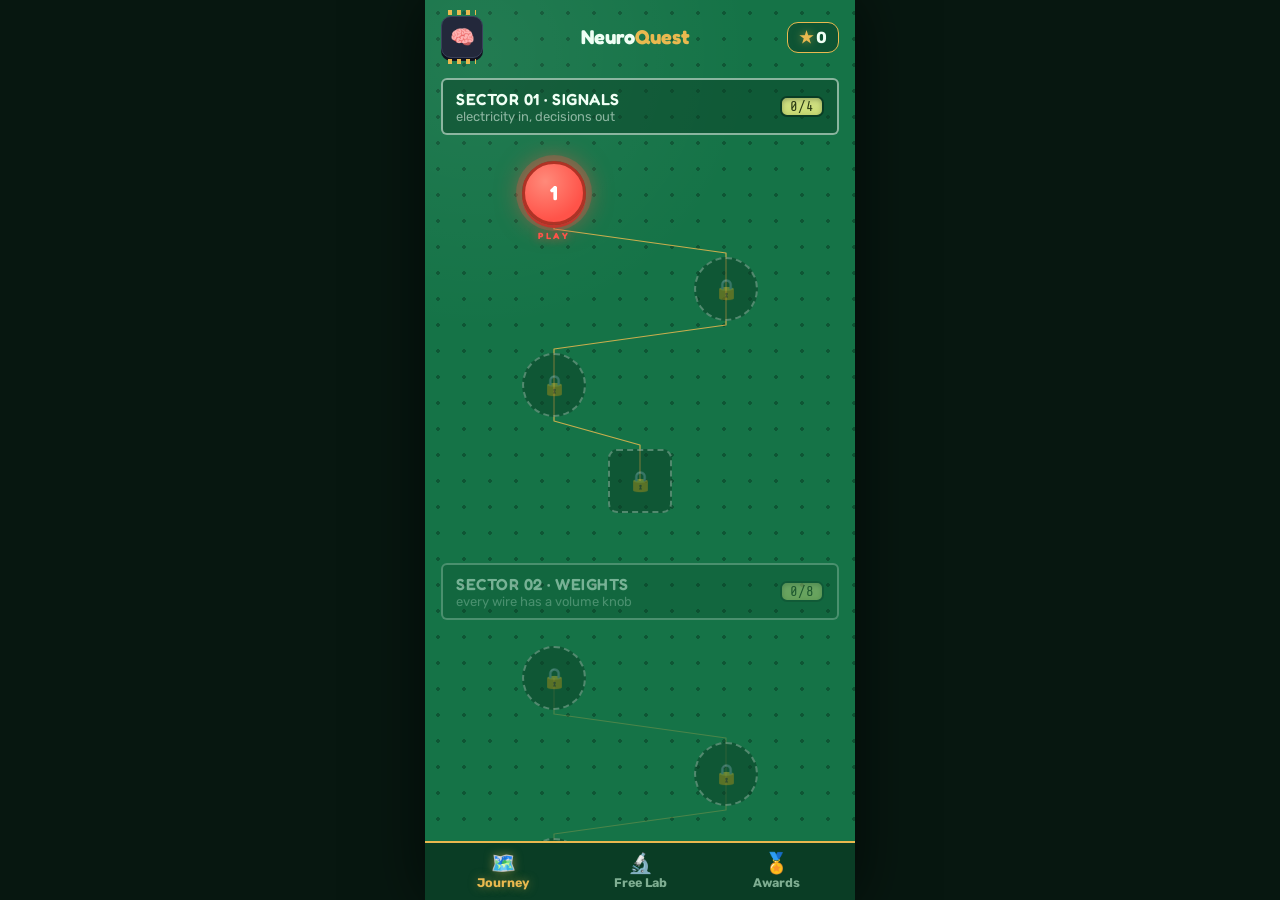
==== neuroquest/web/index.html @ b3b17642 "NeuroQuest: curriculum pass — every level now requires its own lesson Web game + Flutter wrapper for" ====
<!DOCTYPE html>
<html lang="en">
<head>
<meta charset="UTF-8">
<meta name="viewport" content="width=device-width, initial-scale=1.0, maximum-scale=1.0, user-scalable=no">
<meta name="theme-color" content="#0A3D25">
<title>NeuroQuest</title>
<link rel="preconnect" href="https://fonts.googleapis.com">
<link href="https://fonts.googleapis.com/css2?family=Fredoka:wght@500;600;700&family=Rubik:wght@400;500;600;700;800&family=Share+Tech+Mono&display=swap" rel="stylesheet">
<link rel="stylesheet" href="css/style.css?v=29">
</head>
<body>
<div id="app">

  <!-- ============ JOURNEY MAP ============ -->
  <div id="scr-map" class="screen">
    <div class="hud">
      <div class="avatar">🧠</div>
      <div class="wordmark">Neuro<em>Quest</em></div>
      <div class="hud-stat" id="hud-stars"><span class="star">★</span> 0</div>
    </div>
    <div id="map-scroll"></div>
    <div class="tabbar">
      <div class="tab active"><span class="t-ico">🗺️</span>Journey</div>
      <div class="tab" data-nav="lab"><span class="t-ico">🔬</span>Free Lab</div>
      <div class="tab" data-nav="awards"><span class="t-ico">🏅</span>Awards</div>
    </div>
  </div>

  <!-- ============ LEVEL ============ -->
  <div id="scr-level" class="screen hidden">
    <div class="play-top">
      <div class="icon-btn" id="lv-back">‹</div>
      <div class="play-title" id="lv-title">Level</div>
      <div class="play-stars" id="lv-stars"></div>
    </div>
    <div class="goal-card" id="lv-goal"></div>
    <div class="stage-wrap" id="lv-boardarea">
      <div class="stage" id="lv-stage">
        <span class="silk-corner" style="top:5px;left:34px" id="lv-board">NQ-BRD</span>
        <span class="silk-corner" style="bottom:5px;right:34px">REV A</span>
        <div class="screwhole" style="top:6px;left:6px"></div>
        <div class="screwhole" style="top:6px;right:6px"></div>
        <div class="screwhole" style="bottom:6px;left:6px"></div>
        <div class="screwhole" style="bottom:6px;right:6px"></div>
        <svg class="wires-svg" id="lv-wires"></svg>
      </div>
      <div class="dataset-strip" id="lv-cards"></div>
      <svg id="lv-cardlinks"></svg>
    </div>
    <div class="controls hidden" id="lv-train">
      <div class="train-hud">
        <div class="thud"><div class="th-k">EPOCH</div><span class="lcd" id="tr-epoch">000</span></div>
        <div class="thud"><div class="th-k">SORTED</div><span class="lcd" id="tr-sorted">0/0</span></div>
        <div class="thud"><div class="th-k">LOSS</div><svg id="tr-spark" class="loss-spark" viewBox="0 0 60 24"></svg></div>
      </div>
      <div id="lv-lr-row">
        <div class="ctl-label"><span>LEARNING RATE · THROTTLE</span><span class="lcd" id="lv-lr-val" style="font-size:11px">0.10</span></div>
        <input type="range" class="knob-slider" id="lv-lr" min="-2" max="0.48" step="0.02" value="-1">
      </div>
      <div class="train-btns">
        <button class="btn btn-ghost" id="tr-step">STEP</button>
        <button class="btn btn-red" id="tr-run">⚡ TRAIN</button>
        <button class="btn btn-ghost" id="tr-reset">↺ RESET</button>
      </div>
    </div>
    <div class="controls hidden" id="lv-labtray">
      <div class="ctl-label"><span>PARTS TRAY — tap to place</span><span id="lab-count">0/6</span></div>
      <div class="tray-btns">
        <button class="btn btn-ghost" data-part="amp">AMP</button>
        <button class="btn btn-ghost" data-part="relu">GATE</button>
        <button class="btn btn-ghost" data-part="sum">Σ</button>
        <button class="btn btn-ghost" id="lab-clear">🗑 CLEAR</button>
      </div>
    </div>
    <div class="play-cta">
      <button class="btn btn-grn" id="lv-test">⏻ FINISH — CLAIM STARS</button>
    </div>
  </div>

  <!-- ============ AWARDS ============ -->
  <div id="scr-awards" class="screen hidden">
    <div class="hud">
      <div class="avatar">🏅</div>
      <div class="wordmark">Service <em>Record</em></div>
      <div class="hud-stat" id="aw-stars"><span class="star">★</span> 0</div>
    </div>
    <div id="awards-list"></div>
    <div class="tabbar">
      <div class="tab" data-nav="map"><span class="t-ico">🗺️</span>Journey</div>
      <div class="tab" data-nav="lab"><span class="t-ico">🔬</span>Free Lab</div>
      <div class="tab active"><span class="t-ico">🏅</span>Awards</div>
    </div>
  </div>

  <!-- ============ MODALS ============ -->
  <div id="modal-datasheet" class="modal-back hidden"></div>
  <div id="modal-win" class="modal-back hidden"></div>
  <div id="modal-goal" class="modal-back hidden"></div>
  <div id="toast"></div>
</div>

<script src="js/engine.js?v=29"></script>
<script src="js/levels.js?v=29"></script>
<script src="js/app.js?v=29"></script>
</body>
</html>
---- neuroquest/web/css/style.css ----
/* NeuroQuest — PCB Workbench design system */
:root {
  --board: #157347;
  --board-dark: #0E5434;
  --board-edge: #0A3D25;
  --gold: #E9B94F;
  --gold-hi: #FFD98A;
  --gold-deep: #B98A2E;
  --silk: #EFFFF4;
  --silk-dim: rgba(239, 255, 244, 0.55);
  --lcd: #C9DB74;
  --lcd-ink: #2A3B14;
  --led-red: #FF5349;
  --led-grn: #4AE581;
  --led-blu: #61B8FF;
  --chip: #23283B;
  --chip-lite: #3A415C;
  --chip-deep: #10131F;
  --paper: #FBF7EC;
  --ink: #24303F;
  --btn-red: #E8503F;
  --btn-red-deep: #B03225;
  --btn-grn: #23B36B;
  --btn-grn-deep: #157A47;
}
* { margin: 0; padding: 0; box-sizing: border-box; -webkit-tap-highlight-color: transparent; }
html, body { height: 100%; }
body {
  font-family: 'Rubik', sans-serif;
  background: #071710;
  color: var(--silk);
  overflow: hidden;
  user-select: none;
  -webkit-user-select: none;
  display: flex;
  align-items: center;
  justify-content: center;
}
#app {
  position: relative;
  margin: 0 auto;
  width: 100%;
  max-width: 430px;
  height: 100dvh;
  max-height: 980px; /* keep phone proportions inside tall panes */
  overflow: hidden;  /* nothing may scroll the frame itself */
  background:
    radial-gradient(circle at 12% 6%, rgba(255, 255, 255, 0.06) 0%, transparent 30%),
    radial-gradient(rgba(10, 61, 37, 0.55) 1.6px, transparent 1.6px) 0 0 / 26px 26px,
    var(--board);
  overflow: hidden;
  box-shadow: 0 0 60px rgba(0, 0, 0, 0.6);
}
.mono { font-family: 'Share Tech Mono', monospace; }
.fredoka { font-family: 'Fredoka', sans-serif; }
.hidden { display: none !important; }

.screen { position: absolute; inset: 0; display: flex; flex-direction: column; }

/* ---------- atoms ---------- */
.btn {
  font-family: 'Fredoka', sans-serif;
  font-weight: 600;
  font-size: 16px;
  color: #fff;
  border: none;
  border-radius: 14px;
  padding: 13px 22px;
  text-align: center;
  letter-spacing: 0.5px;
  cursor: pointer;
  transition: transform 0.06s, box-shadow 0.06s;
}
.btn:active { transform: translateY(3px); }
.btn-red { background: var(--btn-red); box-shadow: 0 4.5px 0 var(--btn-red-deep), 0 0 18px rgba(232, 80, 63, 0.3); }
.btn-red:active { box-shadow: 0 1.5px 0 var(--btn-red-deep); }
.btn-grn { background: var(--btn-grn); box-shadow: 0 4.5px 0 var(--btn-grn-deep), 0 0 18px rgba(35, 179, 107, 0.3); }
.btn-grn:active { box-shadow: 0 1.5px 0 var(--btn-grn-deep); }
.btn-ghost { background: rgba(239, 255, 244, 0.08); color: var(--silk); border: 2px dashed rgba(239, 255, 244, 0.4); box-shadow: none; }
.star { color: var(--gold); text-shadow: 0 0 8px rgba(233, 185, 79, 0.55); }
.star.off { color: rgba(239, 255, 244, 0.22); text-shadow: none; }
.lcd {
  font-family: 'Share Tech Mono', monospace;
  background: linear-gradient(180deg, #D3E387, var(--lcd));
  color: var(--lcd-ink);
  border-radius: 7px;
  border: 2px solid var(--board-edge);
  box-shadow: inset 0 2px 5px rgba(42, 59, 20, 0.35);
  padding: 2px 8px;
}

/* ---------- HUD / map ---------- */
.hud {
  display: flex;
  align-items: center;
  justify-content: space-between;
  padding: 16px 16px 8px;
  flex-shrink: 0;
}
.hud .avatar {
  width: 42px; height: 42px;
  background: var(--chip);
  border-radius: 10px;
  display: flex; align-items: center; justify-content: center;
  font-size: 20px;
  border: 1.5px solid var(--chip-lite);
  box-shadow: 0 3px 0 var(--chip-deep);
  position: relative;
}
.hud .avatar::before, .hud .avatar::after {
  content: '';
  position: absolute; left: 6px; right: 6px;
  height: 5px;
  background: repeating-linear-gradient(90deg, var(--gold) 0 4px, transparent 4px 9px);
}
.hud .avatar::before { top: -7px; }
.hud .avatar::after { bottom: -7px; }
.hud .wordmark { font-family: 'Fredoka', sans-serif; font-weight: 700; font-size: 19px; }
.hud .wordmark em { font-style: normal; color: var(--gold); }
.hud-stat {
  background: var(--board-dark);
  border: 1.5px solid var(--gold);
  border-radius: 11px;
  padding: 5px 11px;
  font-weight: 700; font-size: 14px;
}
#map-scroll { flex: 1; overflow-y: auto; padding-bottom: 84px; }
.sector-bar {
  margin: 12px 16px;
  border: 2px solid var(--silk-dim);
  border-radius: 6px;
  padding: 9px 13px;
  display: flex; justify-content: space-between; align-items: center;
  background: rgba(10, 61, 37, 0.45);
  cursor: pointer;
}
.sector-bar.locked { opacity: 0.45; }
.sector-bar .sb-title { font-family: 'Fredoka', sans-serif; font-size: 14.5px; font-weight: 600; letter-spacing: 0.5px; }
.sector-bar .sb-sub { font-size: 11px; color: var(--silk-dim); }
.sector-bar .lcd { font-size: 13px; }
.sector-map { position: relative; }
.sector-map svg.traces { position: absolute; inset: 0; width: 100%; height: 100%; }
.pad {
  position: absolute;
  width: 64px; height: 64px;
  border-radius: 50%;
  display: flex; flex-direction: column;
  align-items: center; justify-content: center;
  font-family: 'Fredoka', sans-serif;
  font-weight: 700;
  cursor: pointer;
  z-index: 2;
}
.pad .n-num { font-size: 20px; line-height: 1.05; }
.pad .n-stars { font-size: 9.5px; letter-spacing: 1px; }
.pad.done {
  background: radial-gradient(circle at 35% 30%, var(--gold-hi), var(--gold) 70%);
  color: #5C4300;
  border: 3px solid var(--gold-deep);
  box-shadow: 0 3px 0 #8F6A20, inset 0 -3px 6px rgba(143, 106, 32, 0.5);
}
.pad.done .hole {
  width: 10px; height: 10px;
  background: var(--board-dark);
  border-radius: 50%;
  position: absolute; top: 7px; right: 9px;
  box-shadow: inset 0 1px 2px #000;
}
.pad.current {
  background: radial-gradient(circle at 35% 30%, #FF8A7A, var(--led-red) 70%);
  color: #fff;
  border: 3px solid var(--btn-red-deep);
  box-shadow: 0 0 0 6px rgba(255, 83, 73, 0.25), 0 0 26px rgba(255, 83, 73, 0.65), 0 3px 0 #8F241A;
  animation: pulse 1.6s ease-in-out infinite;
}
@keyframes pulse {
  0%, 100% { box-shadow: 0 0 0 5px rgba(255, 83, 73, 0.22), 0 0 18px rgba(255, 83, 73, 0.5), 0 3px 0 #8F241A; }
  50% { box-shadow: 0 0 0 9px rgba(255, 83, 73, 0.3), 0 0 30px rgba(255, 83, 73, 0.75), 0 3px 0 #8F241A; }
}
.pad.current .playlbl {
  position: absolute; bottom: -19px;
  font-size: 9px; letter-spacing: 2.5px;
  color: var(--led-red); font-weight: 700;
  text-shadow: 0 0 8px rgba(255, 83, 73, 0.8);
}
.pad.locked {
  background: rgba(10, 61, 37, 0.5);
  color: rgba(239, 255, 244, 0.35);
  border: 2.5px dashed rgba(239, 255, 244, 0.3);
  cursor: default;
}
.pad.chipstyle { border-radius: 9px; }
.tabbar {
  position: absolute;
  bottom: 0; left: 0; right: 0;
  background: var(--board-edge);
  border-top: 2px solid var(--gold);
  display: flex;
  padding: 8px 10px calc(10px + env(safe-area-inset-bottom));
  z-index: 50;
}
.tab { flex: 1; text-align: center; font-size: 10px; font-weight: 700; color: #7FAE92; cursor: pointer; }
.tab .t-ico { font-size: 20px; display: block; }
.tab.active { color: var(--gold); text-shadow: 0 0 10px rgba(233, 185, 79, 0.5); }

/* ---------- level screen ---------- */
.play-top {
  display: flex; align-items: center; justify-content: space-between;
  padding: 14px 14px 6px;
  flex-shrink: 0;
}
.icon-btn {
  width: 36px; height: 36px;
  background: var(--board-dark);
  border: 1.5px solid var(--silk-dim);
  border-radius: 10px;
  display: flex; align-items: center; justify-content: center;
  font-size: 17px; font-weight: 800; color: var(--silk);
  cursor: pointer;
}
.play-title { font-family: 'Fredoka', sans-serif; font-weight: 600; font-size: 15px; }
.play-stars { font-size: 16px; letter-spacing: 2px; }
.goal-card {
  margin: 4px 14px 8px;
  background: rgba(10, 61, 37, 0.55);
  border: 1.6px solid var(--gold);
  border-radius: 10px;
  padding: 8px 12px;
  font-size: 12.5px; font-weight: 500;
  line-height: 1.45;
  flex-shrink: 0;
}
.goal-card b { color: var(--gold-hi); }
.goal-card .g-tag { font-family: 'Share Tech Mono', monospace; color: var(--gold); font-size: 10px; letter-spacing: 2px; }
.dataset-strip {
  display: flex; gap: 8px;
  margin: 14px 2px 2px;
  /* % resolves against the strip's own container, so this never widens
     the app column — it only adds internal scroll room so any card,
     first or last, can be scrolled to the center. */
  padding: 2px calc(50% - 24px) 6px;
  flex-shrink: 0;
  overflow-x: auto;
  scrollbar-width: none;
}
.dataset-strip::-webkit-scrollbar { display: none; }
.d-chip {
  background: var(--chip);
  border: 1.5px solid var(--chip-lite);
  border-radius: 9px;
  min-width: 48px;
  padding: 5px 4px 4px;
  text-align: center;
  position: relative;
  box-shadow: 0 2.5px 0 var(--chip-deep);
  cursor: pointer;
  flex-shrink: 0;
}
.d-chip .d-emoji { font-size: 18px; }
.d-chip .d-name { font-size: 7.5px; color: var(--silk-dim); letter-spacing: 0.3px; white-space: nowrap; }
.d-chip.active { border-color: var(--gold); box-shadow: 0 2.5px 0 var(--chip-deep), 0 0 10px rgba(233, 185, 79, 0.4); }
.d-chip .d-tick {
  position: absolute; top: -6px; right: -5px;
  width: 15px; height: 15px;
  border-radius: 50%;
  font-size: 9px; line-height: 15px;
  text-align: center;
  color: #06230F;
  font-weight: 900;
}
.d-chip.ok .d-tick { background: var(--led-grn); box-shadow: 0 0 7px rgba(74, 229, 129, 0.7); }
.d-chip.bad .d-tick { background: var(--led-red); color: #fff; box-shadow: 0 0 7px rgba(255, 83, 73, 0.7); }

.stage-wrap { flex: 1; display: flex; flex-direction: column; margin: 0 14px; min-height: 0; }
.stage {
  position: relative;
  background: var(--board-dark);
  border-radius: 12px;
  border: 2px solid var(--board-edge);
  box-shadow: inset 0 0 30px rgba(0, 0, 0, 0.35);
  flex: 1;
  min-height: 230px;
  overflow: hidden;
}
.silk-corner {
  position: absolute;
  font-family: 'Share Tech Mono', monospace;
  font-size: 8.5px;
  color: var(--silk-dim);
  z-index: 4;
  letter-spacing: 1px;
  pointer-events: none;
}
.screwhole {
  position: absolute;
  width: 13px; height: 13px;
  border-radius: 50%;
  background: radial-gradient(circle at 38% 34%, #FFE9B8, var(--gold) 60%);
  box-shadow: inset 0 1px 2px rgba(0, 0, 0, 0.5);
  z-index: 4;
  pointer-events: none;
}
.screwhole::after { content: ''; position: absolute; inset: 4px; background: #071710; border-radius: 50%; }

.wires-svg { position: absolute; inset: 0; z-index: 1; width: 100%; height: 100%; }
.wires-svg path.wire { stroke: var(--gold); stroke-width: 3.4; fill: none; stroke-linejoin: round; stroke-linecap: round; cursor: pointer; pointer-events: stroke; }
.wires-svg path.wire.locked { cursor: default; opacity: 0.9; }
.wires-svg path.wirehit { stroke: transparent; stroke-width: 16; fill: none; cursor: pointer; pointer-events: stroke; }
.wires-svg circle.via { fill: var(--board-edge); stroke: var(--gold); stroke-width: 2.4; pointer-events: none; }

/* meters */
.out-row { position: absolute; top: 10px; left: 12px; right: 12px; display: flex; gap: 8px; z-index: 3; }
.meter {
  flex: 1;
  min-width: 0; /* let flex shrink meters below content width — 3-up rows must never overflow the board */
  background: var(--chip);
  border-radius: 9px;
  padding: 6px 8px 7px;
  box-shadow: 0 3px 0 var(--chip-deep);
  border: 1px solid var(--chip-lite);
}
.meter .m-head { display: flex; justify-content: space-between; align-items: baseline; gap: 4px; margin-bottom: 4px; }
.meter .m-name { font-size: 9px; font-weight: 700; color: var(--silk-dim); letter-spacing: 0.6px; white-space: nowrap; overflow: hidden; text-overflow: ellipsis; }
/* 3+ outputs: compact type so every meter stays inside the viewport */
.out-row.tight { gap: 6px; }
.out-row.tight .meter { padding: 5px 6px 6px; }
.out-row.tight .m-name { font-size: 10.5px !important; letter-spacing: 0.2px !important; }
.out-row.tight .m-val { font-size: 16px !important; }
.out-row.tight .ledbar { gap: 2px; }
.meter .m-val { font-family: 'Share Tech Mono', monospace; font-size: 13px; color: var(--silk); }
.ledbar { display: flex; gap: 2.5px; margin-bottom: 6px; }
.ledbar i { flex: 1; height: 11px; border-radius: 2.5px; background: rgba(239, 255, 244, 0.1); }
.meter .ledbar i.on { background: var(--led-blu); box-shadow: 0 0 6px rgba(97, 184, 255, 0.8); }
.meter.winner { border-color: var(--led-grn); box-shadow: 0 3px 0 var(--chip-deep), 0 0 14px rgba(74, 229, 129, 0.35); }
.meter.winner .ledbar i.on { background: var(--led-grn); box-shadow: 0 0 6px rgba(74, 229, 129, 0.8); }
.meter .m-pad {
  margin: 0 auto;
  width: 20px; height: 20px;
  border-radius: 50%;
  background: radial-gradient(circle at 38% 34%, var(--gold-hi), var(--gold) 65%);
  border: 2px solid var(--gold-deep);
  box-shadow: inset 0 1px 2px rgba(0, 0, 0, 0.4);
  cursor: pointer;
}
.meter .m-pad::after { content: ''; display: block; margin: 5px auto; width: 6px; height: 6px; background: var(--chip); border-radius: 50%; }

/* potentiometer / amp */
.pot-wrap { position: absolute; z-index: 3; text-align: center; transform: translate(-50%, -50%); }
/* modules are movable — body drag repositions, wires follow */
.pot-wrap, .nchip, .normchip, .sumnode, .refblock { cursor: grab; touch-action: none; }
.pot-wrap.dragging, .nchip.dragging, .normchip.dragging, .sumnode.dragging, .refblock.dragging {
  cursor: grabbing; z-index: 6;
}
.pot {
  width: 62px; height: 62px;
  border-radius: 50%;
  background: radial-gradient(circle at 38% 32%, #4A526E, var(--chip) 62%);
  border: 3px solid var(--chip-deep);
  box-shadow: 0 4px 0 var(--chip-deep), inset 0 2px 4px rgba(255, 255, 255, 0.15);
  position: relative;
  margin: 0 auto;
  cursor: pointer;
  transition: box-shadow 0.15s;
}
.pot-wrap.selected .pot { box-shadow: 0 4px 0 var(--chip-deep), 0 0 0 3px var(--gold), 0 0 16px rgba(233, 185, 79, 0.5); }
.pot .tick {
  position: absolute;
  left: 50%; top: 4px;
  width: 4px; height: 19px;
  background: var(--gold);
  border-radius: 3px;
  transform-origin: 50% 27px;
  transform: translateX(-50%) rotate(0deg);
  box-shadow: 0 0 8px rgba(233, 185, 79, 0.7);
  transition: transform 0.12s;
}
.pot-lbl { margin-top: 4px; }
.pot-lbl .lcd { font-size: 11.5px; padding: 1px 6px; }
.pot-name {
  position: absolute; top: -14px; left: 50%; transform: translateX(-50%);
  font-family: 'Share Tech Mono', monospace;
  font-size: 9px; color: var(--silk-dim); letter-spacing: 1px;
  white-space: nowrap;
  background: rgba(10, 61, 37, 0.92);
  padding: 1px 6px;
  border-radius: 6px;
  z-index: 2;
}
.pot-pin {
  width: 16px; height: 16px;
  border-radius: 50%;
  background: radial-gradient(circle at 38% 34%, var(--gold-hi), var(--gold) 65%);
  border: 2px solid var(--gold-deep);
  position: absolute; left: 50%;
  transform: translateX(-50%);
  cursor: pointer;
  touch-action: none;
}
.pot-pin::after {
  content: '';
  display: block;
  margin: 4px auto;
  width: 5px; height: 5px;
  background: var(--chip);
  border-radius: 50%;
}
.pot-pin.pin-in { bottom: -21px; }
.pot-pin.pin-out { top: -37px; }
.pot-wrap .pin-stub {
  position: absolute; left: 50%;
  transform: translateX(-50%);
  width: 3.5px;
  background: var(--gold);
  opacity: 0.9;
  pointer-events: none;
}
.pot-wrap .stub-out { top: -22px; height: 22px; }
.pot-wrap .stub-in { bottom: -6px; height: 8px; }
.static-pads .pot-pin { cursor: default; }

/* neuron chip pads */
.nc-pad {
  position: absolute;
  width: 15px; height: 15px;
  border-radius: 50%;
  background: radial-gradient(circle at 38% 34%, var(--gold-hi), var(--gold) 65%);
  border: 2px solid var(--gold-deep);
  touch-action: none;
}
.nc-pad::after {
  content: '';
  display: block;
  margin: 3.5px auto;
  width: 4px; height: 4px;
  background: var(--chip);
  border-radius: 50%;
}
.nc-pad.out { top: -24px; left: 50%; transform: translateX(-50%); }
.nc-pad.in { bottom: -22px; }

/* gate variant of the pot */
.pot-wrap.gate .pot {
  border-color: var(--gold-deep);
  background: radial-gradient(circle at 38% 32%, #6B5B30, #2E2A1A 62%);
}
.pot-wrap.gate .pot .tick { background: #FFC848; }

/* neuron DIP chip */
.nchip {
  position: absolute;
  transform: translate(-50%, -50%);
  width: 118px;
  background: linear-gradient(180deg, var(--chip-lite), var(--chip) 40%);
  border-radius: 8px;
  z-index: 3;
  padding: 7px 10px 8px;
  text-align: center;
  box-shadow: 0 4px 0 var(--chip-deep);
}
.nchip::before, .nchip::after {
  content: '';
  position: absolute;
  top: 12px; bottom: 12px;
  width: 8px;
  background: repeating-linear-gradient(180deg, var(--gold) 0 6px, transparent 6px 15px);
}
.nchip::before { left: -9px; }
.nchip::after { right: -9px; }
.nchip .nc-dot { position: absolute; top: 6px; left: 9px; width: 6px; height: 6px; border-radius: 50%; background: var(--chip-deep); }
.nchip .nc-name { font-family: 'Share Tech Mono', monospace; font-size: 9px; color: var(--gold); letter-spacing: 1.5px; }
.nbars { display: flex; gap: 7px; justify-content: center; margin-top: 5px; }
.nbar { width: 22px; }
.nbar .nb-track {
  height: 34px;
  background: var(--chip-deep);
  border-radius: 4px;
  position: relative;
  overflow: hidden;
}
.nbar .nb-fill {
  position: absolute; bottom: 0; left: 2px; right: 2px;
  border-radius: 3px;
  background: var(--led-grn);
  transition: height 0.12s, background 0.12s;
  box-shadow: 0 0 6px rgba(74, 229, 129, 0.6);
}
.nbar .nb-lbl { font-family: 'Share Tech Mono', monospace; font-size: 8px; color: var(--silk-dim); margin-top: 2px; }

/* frozen reference block */
.refblock {
  position: absolute;
  transform: translate(-50%, -50%);
  background: var(--chip);
  border: 1px dashed var(--chip-lite);
  border-radius: 8px;
  padding: 5px 9px;
  text-align: center;
  z-index: 3;
  box-shadow: 0 3px 0 var(--chip-deep);
}
.refblock .rb-name { font-family: 'Share Tech Mono', monospace; font-size: 8.5px; color: var(--silk-dim); letter-spacing: 1.5px; }
.refblock .lcd { font-size: 11px; padding: 0 6px; margin-top: 2px; display: inline-block; }

/* training console */
.train-hud { display: flex; gap: 8px; margin-bottom: 8px; }
.thud {
  flex: 1;
  background: var(--chip);
  border: 1px solid var(--chip-lite);
  border-radius: 10px;
  text-align: center;
  padding: 4px 4px 6px;
  box-shadow: 0 2.5px 0 var(--chip-deep);
}
.thud .th-k { font-size: 8.5px; font-weight: 700; letter-spacing: 2px; color: var(--silk-dim); }
.thud .lcd { font-size: 13px; margin-top: 2px; display: inline-block; padding: 0 8px; }
.loss-spark { height: 22px; margin-top: 2px; width: 90%; }
.train-btns { display: flex; gap: 8px; margin-top: 8px; }
.train-btns .btn { flex: 1; padding: 9px 6px; font-size: 13px; }
.train-btns .btn.running { background: var(--gold); color: #3A2B00; box-shadow: 0 4.5px 0 var(--gold-deep); }

/* input pins */
.in-row { position: absolute; bottom: 10px; left: 12px; right: 12px; display: flex; gap: 8px; justify-content: center; z-index: 3; }
.pinblock {
  background: var(--chip);
  border: 1px solid var(--chip-lite);
  border-radius: 9px;
  padding: 5px 10px 7px;
  text-align: center;
  box-shadow: 0 3px 0 var(--chip-deep);
  position: relative;
  min-width: 74px;
}
.pinblock .p-pad {
  margin: 0 auto 4px;
  width: 20px; height: 20px;
  border-radius: 50%;
  background: radial-gradient(circle at 38% 34%, var(--gold-hi), var(--gold) 65%);
  border: 2px solid var(--gold-deep);
  cursor: pointer;
  touch-action: none;
}
.pinblock .p-pad::after { content: ''; display: block; margin: 5px auto; width: 6px; height: 6px; background: var(--chip); border-radius: 50%; }
.pinblock .p-name { font-size: 8px; font-weight: 700; color: var(--silk-dim); letter-spacing: 1px; white-space: nowrap; }
.pinblock .lcd { font-size: 11px; padding: 0 6px; margin-top: 3px; display: inline-block; }
.p-pad.armed, .m-pad.armed, .pot-pin.armed, .nc-pad.armed {
  box-shadow: 0 0 0 3px var(--led-grn), 0 0 14px rgba(74, 229, 129, 0.8) !important;
}
.droppable {
  animation: droppulse 0.9s ease-in-out infinite;
}
@keyframes droppulse {
  0%, 100% { box-shadow: 0 0 0 2px var(--led-grn), 0 0 8px rgba(74, 229, 129, 0.5); }
  50% { box-shadow: 0 0 0 5px var(--led-grn), 0 0 18px rgba(74, 229, 129, 0.9); }
}
.wires-svg path.ghost {
  stroke: var(--led-grn);
  stroke-width: 3;
  stroke-dasharray: 8 6;
  fill: none;
  stroke-linecap: round;
  stroke-linejoin: round;
  pointer-events: none;
  filter: drop-shadow(0 0 4px rgba(74, 229, 129, 0.7));
}

/* card → input connector traces */
#lv-cardlinks {
  position: absolute;
  inset: 0;
  pointer-events: none;
  z-index: 6;
  width: 100%;
  height: 100%;
}
#lv-cardlinks path {
  animation: dashflow 0.9s linear infinite;
}
@keyframes dashflow {
  to { stroke-dashoffset: -22; }
}
.stage-wrap { position: relative; }

/* controls */
.controls {
  margin: 8px 14px 0;
  background: rgba(10, 61, 37, 0.55);
  border: 1.5px solid rgba(239, 255, 244, 0.35);
  border-radius: 12px;
  padding: 9px 14px 11px;
  flex-shrink: 0;
}
.controls .ctl-label {
  display: flex; justify-content: space-between;
  font-family: 'Share Tech Mono', monospace;
  font-size: 10px; color: var(--silk-dim);
  letter-spacing: 2px;
  margin-bottom: 6px;
}
input[type=range].knob-slider {
  width: 100%;
  appearance: none;
  -webkit-appearance: none;
  height: 12px;
  border-radius: 8px;
  background: linear-gradient(90deg, var(--led-blu) 0%, rgba(0, 0, 0, 0.35) 50%, var(--led-red) 100%);
  border: 2px solid var(--board-edge);
  outline: none;
}
input[type=range].knob-slider::-webkit-slider-thumb {
  appearance: none;
  -webkit-appearance: none;
  width: 26px; height: 26px;
  border-radius: 50%;
  background: radial-gradient(circle at 38% 32%, #4A526E, var(--chip) 65%);
  border: 2.5px solid var(--gold);
  box-shadow: 0 0 12px rgba(233, 185, 79, 0.5);
  cursor: pointer;
}
.star-goals {
  display: flex; justify-content: center; gap: 13px;
  margin-top: 7px;
  font-size: 10.5px; font-weight: 600; color: var(--silk-dim);
}
.play-cta { display: flex; gap: 10px; margin: 8px 14px calc(12px + env(safe-area-inset-bottom)); flex-shrink: 0; }
.play-cta .btn { flex: 1; font-size: 15px; padding: 12px 10px; }

/* ---------- modals ---------- */
.modal-back {
  position: absolute; inset: 0;
  background: rgba(4, 15, 9, 0.75);
  z-index: 90;
  display: flex; align-items: center; justify-content: center;
  padding: 18px;
}
.datasheet {
  background: var(--paper);
  color: var(--ink);
  border-radius: 12px;
  box-shadow: 0 22px 50px rgba(0, 0, 0, 0.6);
  width: 100%;
  max-width: 360px;
  max-height: 88%;
  overflow-y: auto;
  text-align: center;
}
.ds-head {
  display: flex; justify-content: space-between; align-items: center;
  background: var(--ink);
  color: #fff;
  padding: 10px 14px;
  font-family: 'Share Tech Mono', monospace;
  font-size: 11px;
  letter-spacing: 1px;
  border-radius: 12px 12px 0 0;
}
.ds-head b { color: var(--gold); }
.ds-body { padding: 14px 18px 18px; }
.ds-sym {
  margin: 4px auto 10px;
  width: 100%; height: 104px;
  border: 1.6px solid rgba(36, 48, 63, 0.35);
  border-radius: 6px;
  background:
    linear-gradient(rgba(36, 48, 63, 0.06) 1px, transparent 1px) 0 0 / 14px 14px,
    linear-gradient(90deg, rgba(36, 48, 63, 0.06) 1px, transparent 1px) 0 0 / 14px 14px;
}
.datasheet h2 { font-family: 'Fredoka', sans-serif; font-size: 24px; font-weight: 700; margin: 4px 0 8px; }
.datasheet p.lead { font-size: 13px; font-weight: 500; color: #5A6878; line-height: 1.55; margin-bottom: 12px; text-align: left; }
.datasheet p.lead b { color: var(--ink); }
.spec-table { width: 100%; border-collapse: collapse; font-size: 11px; margin-bottom: 14px; font-family: 'Share Tech Mono', monospace; }
.spec-table td { border: 1.4px solid rgba(36, 48, 63, 0.3); padding: 5px 8px; }
.spec-table td:first-child { text-align: left; color: #5A6878; }
.spec-table td:last-child { text-align: right; font-weight: 700; }

/* win modal */
.win-card {
  background: var(--paper);
  color: var(--ink);
  border-radius: 12px;
  box-shadow: 0 22px 50px rgba(0, 0, 0, 0.6);
  width: 100%;
  max-width: 340px;
  text-align: center;
  padding: 46px 18px 18px;
  position: relative;
}
.win-stars {
  position: absolute; top: -32px; left: 50%;
  transform: translateX(-50%);
  display: flex; align-items: flex-end; gap: 4px;
}
.wstar {
  font-size: 42px;
  color: var(--gold);
  text-shadow: 0 3px 0 var(--gold-deep);
  filter: drop-shadow(0 5px 10px rgba(233, 185, 79, 0.5));
  opacity: 0;
  transform: scale(0.2);
}
.wstar.mid { font-size: 58px; margin-bottom: 8px; }
.wstar.show { animation: starpop 0.45s cubic-bezier(0.2, 1.6, 0.4, 1) forwards; }
.wstar.off { color: #E2DACA; text-shadow: 0 3px 0 #CFC5B0; filter: none; opacity: 1; transform: none; }
@keyframes starpop { to { opacity: 1; transform: scale(1); } }
.stamp {
  position: absolute;
  top: 46px; right: 12px;
  font-family: 'Share Tech Mono', monospace;
  font-size: 11.5px;
  color: var(--btn-grn);
  border: 2.5px solid var(--btn-grn);
  border-radius: 6px;
  padding: 3px 8px;
  transform: rotate(11deg);
  letter-spacing: 2px;
  opacity: 0.9;
}
.win-card h2 { font-family: 'Fredoka', sans-serif; font-size: 24px; font-weight: 700; }
.win-card .w-sub { font-family: 'Share Tech Mono', monospace; font-size: 10.5px; color: #5A6878; margin: 3px 0 12px; letter-spacing: 0.5px; }
.stat-rows { margin: 0 4px 12px; border: 1.5px solid rgba(36, 48, 63, 0.3); border-radius: 8px; overflow: hidden; }
.stat-row {
  display: flex; justify-content: space-between;
  padding: 7px 12px;
  font-size: 12.5px; font-weight: 500;
  border-bottom: 1.5px solid rgba(36, 48, 63, 0.18);
  background: #fff;
}
.stat-row:last-child { border-bottom: none; }
.stat-row .sr-v { font-family: 'Share Tech Mono', monospace; }
.stat-row .sr-v.good { color: var(--btn-grn); }
.stat-row .sr-v.tip { color: var(--btn-red); }
.win-buttons { display: flex; flex-direction: column; gap: 9px; }

/* toast */
#toast {
  position: absolute;
  left: 50%; bottom: 110px;
  transform: translateX(-50%);
  background: var(--chip);
  color: var(--silk);
  border: 1.5px solid var(--gold);
  border-radius: 10px;
  padding: 9px 16px;
  font-size: 13px;
  font-weight: 600;
  z-index: 120;
  opacity: 0;
  transition: opacity 0.25s;
  pointer-events: none;
  max-width: 85%;
  text-align: center;
}
#toast.show { opacity: 1; }

/* confetti */
.confetti {
  position: absolute;
  width: 8px; height: 12px;
  z-index: 95;
  animation: fall 1.6s ease-in forwards;
}
@keyframes fall {
  0% { transform: translateY(-20px) rotate(0deg); opacity: 1; }
  100% { transform: translateY(300px) rotate(340deg); opacity: 0; }
}
.shake { animation: shake 0.4s; }
@keyframes shake {
  0%, 100% { transform: translateX(0); }
  25% { transform: translateX(-7px); }
  75% { transform: translateX(7px); }
}

/* ================================================================
   READABILITY & INTERACTION PASS
   Bigger type everywhere, big rotary knobs, expected-output badge,
   drag-scrollable card rack.
   ================================================================ */

/* --- type scale up --- */
.play-title { font-size: 18px; }
.play-stars { font-size: 18px; }
.goal-card { font-size: 15.5px; line-height: 1.5; padding: 12px 15px; }
.goal-card .g-tag { font-size: 12px; }
.m-name { font-size: 14px !important; letter-spacing: 0.5px !important; }
.m-val { font-size: 24px !important; }
.p-name { font-size: 12.5px !important; letter-spacing: 0.5px !important; }
.lcd { font-size: 14px !important; padding: 1px 8px !important; }
.pot-name { font-size: 12px !important; letter-spacing: 1px !important; }
.d-chip .d-name { font-size: 11px !important; }
.d-chip { min-width: 62px !important; padding: 7px 6px 6px !important; }
.d-chip .d-emoji { font-size: 24px !important; }
.star-goals { font-size: 13px !important; gap: 16px !important; }
.ctl-label { font-size: 13px !important; }
.btn { font-size: 17px !important; }
.train-btns .btn { font-size: 15px !important; }
.thud .th-k { font-size: 11px !important; }
.thud .lcd { font-size: 15px !important; }
.nc-name { font-size: 11px !important; }
.nbar .nb-lbl { font-size: 10px !important; }
.rb-name { font-size: 10.5px !important; }
.silk-corner { font-size: 10px !important; }
.toast-bump { font-size: 14px; }
#toast { font-size: 14.5px !important; }
.sb-title { font-size: 16px !important; }
.sb-sub { font-size: 13px !important; }
.tab { font-size: 12.5px !important; }
.ds-body .lead { font-size: 15.5px !important; line-height: 1.6 !important; }
.spec-table td { font-size: 13px !important; }
.stat-row { font-size: 14.5px !important; }
.w-sub { font-size: 13.5px !important; }
.hud .wordmark { font-size: 20px !important; }
.hud-stat { font-size: 16px !important; }

/* --- big rotary knobs (drag to turn) --- */
.pot {
  width: 80px !important;
  height: 80px !important;
  cursor: grab;
  touch-action: none;
}
.pot:active { cursor: grabbing; }
.pot .tick {
  height: 30px !important;
  width: 5px !important;
  border-radius: 3px;
}
.pot-wrap.turning .pot {
  box-shadow: 0 0 0 4px rgba(233, 185, 79, 0.45), 0 6px 14px rgba(0, 0, 0, 0.5);
}
.pot-wrap .pin-out { top: -39px; }
.pot-wrap .stub-out { top: -24px; height: 24px; }
/* min/max silk marks around the dial */
.pot::before {
  content: '−3';
  position: absolute;
  left: -20px; bottom: -4px;
  font-family: 'Share Tech Mono', monospace;
  font-size: 11px;
  color: var(--silk-dim);
}
.pot::after {
  content: '+3';
  position: absolute;
  right: -22px; bottom: -4px;
  font-family: 'Share Tech Mono', monospace;
  font-size: 11px;
  color: var(--silk-dim);
}

/* --- expected-output badge on meters --- */
.meter { position: relative; overflow: visible; }
.m-expect {
  position: absolute;
  top: -13px; left: 50%;
  transform: translateX(-50%);
  background: var(--gold);
  color: #3A2B00;
  font-family: 'Share Tech Mono', monospace;
  font-size: 10.5px;
  font-weight: 700;
  letter-spacing: 0.5px;
  padding: 2px 9px;
  border-radius: 99px;
  white-space: nowrap;
  z-index: 4;
  box-shadow: 0 2px 6px rgba(0, 0, 0, 0.45);
}
.m-expect.hidden { display: none; }
.meter.expected {
  border-color: var(--gold);
  box-shadow: 0 0 12px rgba(233, 185, 79, 0.35);
}
.meter.expected.winner {
  border-color: var(--led-grn);
  box-shadow: 0 0 14px rgba(74, 229, 129, 0.45);
}

/* --- card rack: grabbable --- */
.dataset-strip {
  cursor: grab;
  touch-action: pan-x;
}
.dataset-strip:active { cursor: grabbing; }

/* ================================================================
   VALUE-CHAIN PASS — the whole computation is legible:
   reading → normalized signal → component outputs → meter inputs
   ================================================================ */
.p-sig {
  margin-top: 3px;
  font-family: 'Share Tech Mono', monospace;
  font-size: 11px;
  color: var(--silk-dim);
}
.p-sig b { color: var(--led-blu); font-weight: 400; }

.pot-out {
  position: absolute;
  top: -32px;
  left: calc(50% + 14px);
  font-family: 'Share Tech Mono', monospace;
  font-size: 11px;
  color: var(--silk-dim);
  white-space: nowrap;
  pointer-events: none;
}
.pot-out b { color: var(--led-blu); font-weight: 400; }

.nc-out {
  position: absolute;
  top: -20px;
  left: calc(50% + 14px);
  font-family: 'Share Tech Mono', monospace;
  font-size: 11px;
  color: var(--silk-dim);
  white-space: nowrap;
  pointer-events: none;
}
.nc-out b { color: var(--led-blu); font-weight: 400; }

.m-raw {
  margin-top: 4px;
  font-family: 'Share Tech Mono', monospace;
  font-size: 11px;
  color: var(--silk-dim);
}
.m-raw b { color: var(--led-blu); font-weight: 400; }


/* output readouts live inside their component column — collision-free */
.pot-out {
  position: static;
  margin-top: 3px;
  text-align: center;
  left: auto; top: auto;
}
.nc-out {
  position: static;
  margin-top: 3px;
  text-align: center;
  left: auto; top: auto;
}

/* Σ summing junction */
.sumnode {
  position: absolute;
  transform: translate(-50%, -50%);
  text-align: center;
  z-index: 3;
}
.sumnode .sum-disc {
  width: 54px; height: 54px;
  margin: 0 auto;
  border-radius: 50%;
  background: radial-gradient(circle at 36% 30%, var(--gold-hi), var(--gold) 68%);
  border: 3px solid var(--gold-deep);
  box-shadow: 0 3px 0 #8F6A20, inset 0 -3px 6px rgba(143, 106, 32, 0.4);
  color: #5C4300;
  font-family: 'Fredoka', sans-serif;
  font-size: 27px;
  font-weight: 700;
  display: flex; align-items: center; justify-content: center;
}
.sumnode .sum-name {
  display: block;
  font-family: 'Share Tech Mono', monospace;
  font-size: 11px;
  color: var(--silk-dim);
  margin-top: 3px;
  letter-spacing: 1px;
}
.sumnode .pin-out { top: -27px; }
.sumnode .pin-in { bottom: 8px; }
.sumnode .pot-out { top: -22px; }

/* ================================================================
   BRIEFING OVERLAY, TOP OUT-VALUES, PER-CARD TESTING
   ================================================================ */

/* collapsed briefing bar */
.goal-card {
  cursor: pointer;
  white-space: nowrap;
  overflow: hidden;
  text-overflow: ellipsis;
  padding: 10px 14px !important;
  font-size: 14.5px !important;
}
.goal-card .g-open {
  float: right;
  color: var(--silk-dim);
  font-size: 12px;
  margin-left: 8px;
}

/* mission briefing sheet */
.goal-sheet {
  background: var(--paper);
  color: var(--ink);
  border-radius: 14px;
  width: min(360px, 88vw);
  padding: 20px 20px 18px;
  box-shadow: 0 24px 60px rgba(0, 0, 0, 0.55);
  border: 2px solid var(--gold-deep);
  text-align: center;
}
.goal-sheet .gs-tag {
  font-family: 'Share Tech Mono', monospace;
  font-size: 11px;
  letter-spacing: 2px;
  color: #8a7430;
}
.goal-sheet h2 {
  font-family: 'Fredoka', sans-serif;
  font-size: 24px;
  margin: 6px 0 8px;
}
.goal-sheet p {
  font-size: 15.5px;
  line-height: 1.55;
  text-align: left;
  margin-bottom: 12px;
}
.goal-sheet p b { color: #8a5b00; }
.goal-sheet .gs-stars {
  display: flex;
  justify-content: center;
  gap: 14px;
  font-size: 13px;
  font-weight: 700;
  background: rgba(233, 185, 79, 0.14);
  border: 1.5px dashed var(--gold-deep);
  border-radius: 10px;
  padding: 8px 6px;
  margin-bottom: 14px;
}
.goal-sheet .btn { width: 100%; }

/* out-value pill sits where the component name used to be */
.pot-out.pot-top {
  position: absolute;
  top: -16px;
  left: 50%;
  transform: translateX(-50%);
  margin: 0;
  background: rgba(10, 61, 37, 0.92);
  padding: 1px 8px;
  border-radius: 7px;
  white-space: nowrap;
  font-size: 12px;
  z-index: 4;
}
.sumnode .pot-out.pot-top { top: -10px; }

/* expected category on the active card */
.d-chip .d-expect {
  display: none;
  font-family: 'Share Tech Mono', monospace;
  font-size: 10px;
  color: var(--gold);
  white-space: nowrap;
  margin-top: 1px;
}
.d-chip.active .d-expect { display: block; }
.d-chip.active { min-width: 78px !important; }

/* untested chips are neutral */
.d-chip .d-tick:empty { display: none; }

/* traveling signal pulse */
.sig-dot {
  fill: var(--led-grn);
  filter: drop-shadow(0 0 6px rgba(74, 229, 129, 0.9));
}

/* readouts flash as fresh values land */
@keyframes valueflash {
  0% { box-shadow: 0 0 0 0 rgba(74, 229, 129, 0); }
  35% { box-shadow: 0 0 0 3px rgba(74, 229, 129, 0.85), 0 0 14px rgba(74, 229, 129, 0.7); }
  100% { box-shadow: 0 0 0 0 rgba(74, 229, 129, 0); }
}
.flash { animation: valueflash 0.55s ease-out; }

/* Σ node vertical stack: value pill above the pin, pin above the disc */
.sumnode .pot-out.pot-top { top: -46px; }
.sumnode .pin-out { top: -26px; }

/* readable secondary buttons on the paper win card */
.win-card .btn-ghost, .goal-sheet .btn-ghost {
  color: var(--ink);
  border: 2px dashed var(--gold-deep);
  background: rgba(233, 185, 79, 0.14);
}
.btn:focus, .btn:focus-visible { outline: none; }
.btn:focus-visible { box-shadow: 0 0 0 3px rgba(233, 185, 79, 0.6); }
.w-note {
  font-size: 12.5px;
  color: #5A6878;
  line-height: 1.45;
  text-align: left;
  background: rgba(233, 185, 79, 0.12);
  border-radius: 8px;
  padding: 7px 10px;
  margin: 2px 6px 8px;
}
.w-note b { color: #8a5b00; }

/* ================================================================
   Σ PAD FIX · NORMALIZER CHIP · SIG-AS-OUT
   ================================================================ */

/* Σ node: pads + stubs exactly like the amplifiers */
.sumnode .pin-out { top: -37px; }
.sumnode .pin-in { bottom: -21px; }
.sumnode .pot-out.pot-top { top: -57px; }
.sumnode .pin-stub { position: absolute; left: 50%; transform: translateX(-50%);
  width: 3.5px; background: var(--gold); opacity: 0.9; pointer-events: none; }
.sumnode .stub-out { top: -22px; height: 22px; }
.sumnode .stub-in { bottom: -6px; height: 8px; }

/* normalizer chip */
.normchip {
  position: absolute;
  transform: translate(-50%, -50%);
  background: var(--chip);
  border: 1.5px solid var(--chip-lite);
  border-radius: 10px;
  box-shadow: 0 4px 0 var(--chip-deep);
  padding: 7px 10px 8px;
  text-align: center;
  z-index: 3;
  width: 148px;
}
.normchip .nc-title {
  font-family: 'Share Tech Mono', monospace;
  font-size: 10px;
  color: var(--gold);
  letter-spacing: 1.5px;
  margin-bottom: 4px;
}
.normchip .ndials { display: flex; gap: 10px; justify-content: center; }
.ndial .nd-name {
  font-family: 'Share Tech Mono', monospace;
  font-size: 10px;
  color: var(--silk-dim);
  margin-bottom: 2px;
}
.pot.mini {
  width: 44px !important;
  height: 44px !important;
  margin: 0 auto;
}
.pot.mini .tick { height: 16px !important; width: 3.5px !important; }
.pot.mini::before, .pot.mini::after { content: none; }
.ndial .nd-val {
  display: inline-block;
  margin-top: 3px;
  font-size: 11px !important;
  padding: 0 6px !important;
}
.normchip .pin-out { top: -37px; }
.normchip .pin-in { bottom: -21px; }
.normchip .pot-out.pot-top { top: -57px; }
.normchip .pin-stub { position: absolute; left: 50%; transform: translateX(-50%);
  width: 3.5px; background: var(--gold); opacity: 0.9; pointer-events: none; }
.normchip .stub-out { top: -22px; height: 22px; }
.normchip .stub-in { bottom: -6px; height: 8px; }

/* the sig readout looks like every module's out pill */
.pinblock { position: relative; }
.pinblock .p-sig {
  position: absolute;
  top: -15px;
  left: 50%;
  transform: translateX(-50%);
  background: rgba(10, 61, 37, 0.92);
  padding: 1px 8px;
  border-radius: 7px;
  white-space: nowrap;
  font-family: 'Share Tech Mono', monospace;
  font-size: 12px;
  color: var(--silk-dim);
  z-index: 4;
}
.pinblock .p-sig b { color: var(--led-blu); font-weight: 400; }

/* mini dial tick: pivot exactly on the 44px face center (3px top + 19px = 22px) */
.pot.mini .tick {
  top: 3px;
  height: 15px !important;
  width: 3.5px !important;
  transform-origin: 50% 19px;
}

/* free lab */
.tray-btns { display: flex; gap: 8px; }
.tray-btns .btn { flex: 1; padding: 9px 4px; font-size: 13px !important; }
.pinblock .labdial { margin: 4px auto 2px; cursor: grab; touch-action: none; }
.comp-del {
  position: absolute;
  top: -10px; right: -10px;
  width: 22px; height: 22px;
  border-radius: 50%;
  background: var(--led-red);
  color: #fff;
  font-size: 12px;
  font-weight: 800;
  display: flex; align-items: center; justify-content: center;
  cursor: pointer;
  z-index: 6;
  box-shadow: 0 2px 4px rgba(0,0,0,0.4);
}

/* awards */
#awards-list { flex: 1; overflow-y: auto; padding: 4px 16px 90px; }
.award {
  display: flex;
  align-items: center;
  gap: 12px;
  background: rgba(10, 61, 37, 0.55);
  border: 1.6px solid var(--gold);
  border-radius: 12px;
  padding: 10px 14px;
  margin-bottom: 10px;
}
.award.locked { border-color: rgba(239, 255, 244, 0.25); opacity: 0.75; }
.award .aw-ico {
  width: 46px; height: 46px;
  border-radius: 50%;
  background: radial-gradient(circle at 35% 30%, var(--gold-hi), var(--gold) 70%);
  display: flex; align-items: center; justify-content: center;
  font-size: 24px;
  flex-shrink: 0;
  box-shadow: 0 3px 0 var(--gold-deep);
}
.award.locked .aw-ico { background: var(--board-dark); box-shadow: none; border: 2px dashed rgba(239,255,244,0.3); font-size: 18px; }
.award .aw-info { flex: 1; }
.award .aw-name { font-family: 'Fredoka', sans-serif; font-weight: 600; font-size: 16px; }
.award .aw-desc { font-size: 12.5px; color: var(--silk-dim); margin: 1px 0 5px; }
.award .aw-bar { height: 7px; background: rgba(0,0,0,0.35); border-radius: 5px; overflow: hidden; }
.award .aw-bar i { display: block; height: 100%; background: linear-gradient(90deg, var(--gold), var(--gold-hi)); border-radius: 5px; }
.award .aw-prog { font-size: 12px !important; flex-shrink: 0; }
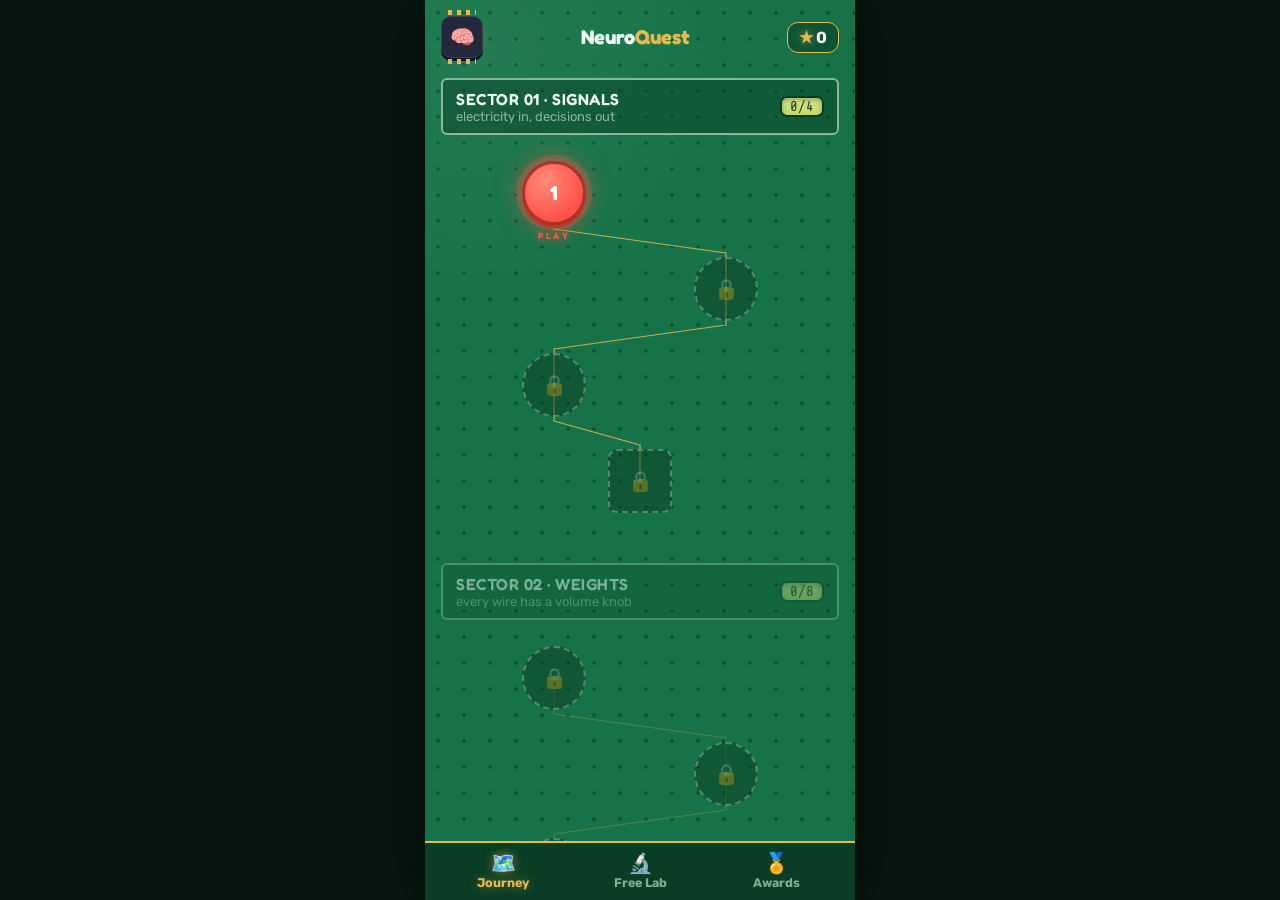
==== commit c9d4f3af: "App: store-ready iOS and Android wrapper - Bundle Fredoka/Rubik/Share Tech Mono locally (SIL OFL) — " ====
--- a/neuroquest/web/index.html
+++ b/neuroquest/web/index.html
@@ -5,9 +5,8 @@
 <meta name="viewport" content="width=device-width, initial-scale=1.0, maximum-scale=1.0, user-scalable=no">
 <meta name="theme-color" content="#0A3D25">
 <title>NeuroQuest</title>
-<link rel="preconnect" href="https://fonts.googleapis.com">
-<link href="https://fonts.googleapis.com/css2?family=Fredoka:wght@500;600;700&family=Rubik:wght@400;500;600;700;800&family=Share+Tech+Mono&display=swap" rel="stylesheet">
-<link rel="stylesheet" href="css/style.css?v=29">
+<link rel="stylesheet" href="css/fonts.css?v=30">
+<link rel="stylesheet" href="css/style.css?v=30">
 </head>
 <body>
 <div id="app">
@@ -100,8 +99,8 @@
   <div id="toast"></div>
 </div>
 
-<script src="js/engine.js?v=29"></script>
-<script src="js/levels.js?v=29"></script>
-<script src="js/app.js?v=29"></script>
+<script src="js/engine.js?v=30"></script>
+<script src="js/levels.js?v=30"></script>
+<script src="js/app.js?v=30"></script>
 </body>
 </html>
--- a/neuroquest/web/css/fonts.css
+++ b/neuroquest/web/css/fonts.css
@@ -0,0 +1,65 @@
+/* Bundled fonts — Fredoka, Rubik, Share Tech Mono (SIL OFL 1.1, see fonts/OFL-*.txt).
+   Shipped locally so the game works fully offline with no network requests. */
+@font-face {
+  font-family: 'Fredoka';
+  font-style: normal;
+  font-weight: 500;
+  font-display: swap;
+  src: url(../fonts/Fredoka-500.ttf) format('truetype');
+}
+@font-face {
+  font-family: 'Fredoka';
+  font-style: normal;
+  font-weight: 600;
+  font-display: swap;
+  src: url(../fonts/Fredoka-600.ttf) format('truetype');
+}
+@font-face {
+  font-family: 'Fredoka';
+  font-style: normal;
+  font-weight: 700;
+  font-display: swap;
+  src: url(../fonts/Fredoka-700.ttf) format('truetype');
+}
+@font-face {
+  font-family: 'Rubik';
+  font-style: normal;
+  font-weight: 400;
+  font-display: swap;
+  src: url(../fonts/Rubik-400.ttf) format('truetype');
+}
+@font-face {
+  font-family: 'Rubik';
+  font-style: normal;
+  font-weight: 500;
+  font-display: swap;
+  src: url(../fonts/Rubik-500.ttf) format('truetype');
+}
+@font-face {
+  font-family: 'Rubik';
+  font-style: normal;
+  font-weight: 600;
+  font-display: swap;
+  src: url(../fonts/Rubik-600.ttf) format('truetype');
+}
+@font-face {
+  font-family: 'Rubik';
+  font-style: normal;
+  font-weight: 700;
+  font-display: swap;
+  src: url(../fonts/Rubik-700.ttf) format('truetype');
+}
+@font-face {
+  font-family: 'Rubik';
+  font-style: normal;
+  font-weight: 800;
+  font-display: swap;
+  src: url(../fonts/Rubik-800.ttf) format('truetype');
+}
+@font-face {
+  font-family: 'Share Tech Mono';
+  font-style: normal;
+  font-weight: 400;
+  font-display: swap;
+  src: url(../fonts/ShareTechMono-400.ttf) format('truetype');
+}
